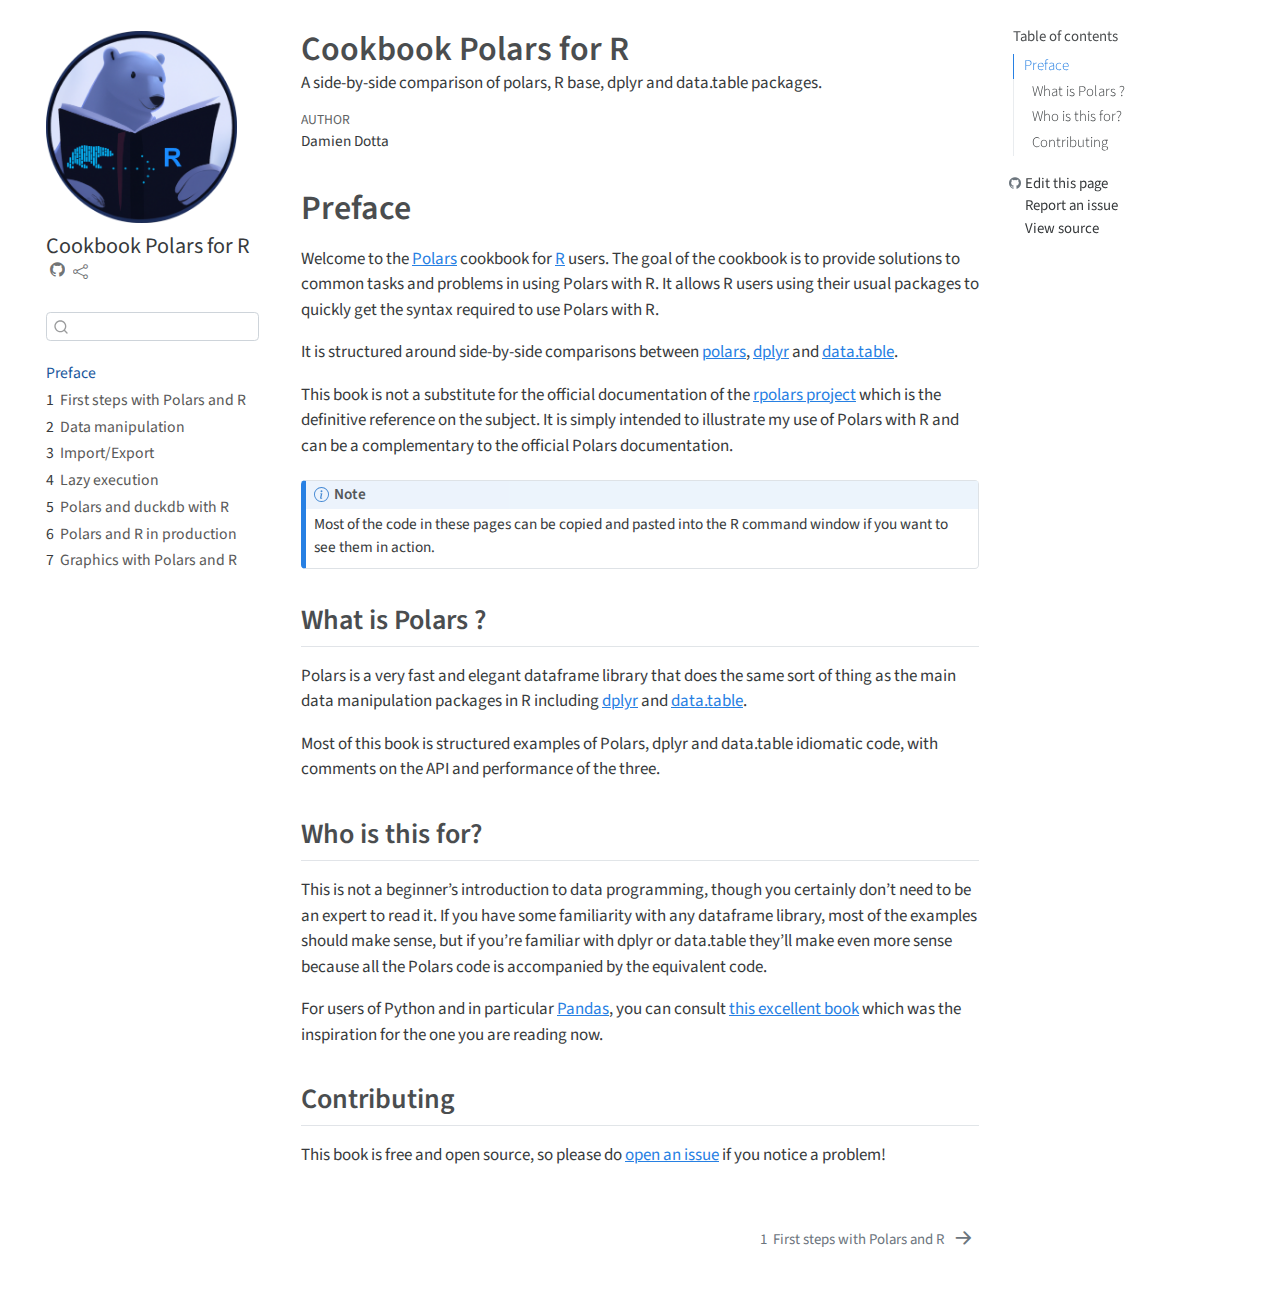
==== index.html @ f3366e04 "Built site for gh-pages" ====
<!DOCTYPE html>
<html xmlns="http://www.w3.org/1999/xhtml" lang="en" xml:lang="en"><head>

<meta charset="utf-8">
<meta name="generator" content="quarto-1.3.361">

<meta name="viewport" content="width=device-width, initial-scale=1.0, user-scalable=yes">

<meta name="author" content="Damien Dotta">
<meta name="description" content="A side-by-side comparison of polars, R base, dplyr and data.table packages.">

<title>Cookbook Polars for R</title>
<style>
code{white-space: pre-wrap;}
span.smallcaps{font-variant: small-caps;}
div.columns{display: flex; gap: min(4vw, 1.5em);}
div.column{flex: auto; overflow-x: auto;}
div.hanging-indent{margin-left: 1.5em; text-indent: -1.5em;}
ul.task-list{list-style: none;}
ul.task-list li input[type="checkbox"] {
  width: 0.8em;
  margin: 0 0.8em 0.2em -1em; /* quarto-specific, see https://github.com/quarto-dev/quarto-cli/issues/4556 */ 
  vertical-align: middle;
}
</style>


<script src="site_libs/quarto-nav/quarto-nav.js"></script>
<script src="site_libs/quarto-nav/headroom.min.js"></script>
<script src="site_libs/clipboard/clipboard.min.js"></script>
<script src="site_libs/quarto-search/autocomplete.umd.js"></script>
<script src="site_libs/quarto-search/fuse.min.js"></script>
<script src="site_libs/quarto-search/quarto-search.js"></script>
<meta name="quarto:offset" content="./">
<link href="./first_steps.html" rel="next">
<link href="./logo_cookbook_rpolars.png" rel="icon" type="image/png">
<script src="site_libs/quarto-html/quarto.js"></script>
<script src="site_libs/quarto-html/popper.min.js"></script>
<script src="site_libs/quarto-html/tippy.umd.min.js"></script>
<script src="site_libs/quarto-html/anchor.min.js"></script>
<link href="site_libs/quarto-html/tippy.css" rel="stylesheet">
<link href="site_libs/quarto-html/quarto-syntax-highlighting.css" rel="stylesheet" id="quarto-text-highlighting-styles">
<script src="site_libs/bootstrap/bootstrap.min.js"></script>
<link href="site_libs/bootstrap/bootstrap-icons.css" rel="stylesheet">
<link href="site_libs/bootstrap/bootstrap.min.css" rel="stylesheet" id="quarto-bootstrap" data-mode="light">
<script id="quarto-search-options" type="application/json">{
  "location": "sidebar",
  "copy-button": false,
  "collapse-after": 3,
  "panel-placement": "start",
  "type": "textbox",
  "limit": 20,
  "language": {
    "search-no-results-text": "No results",
    "search-matching-documents-text": "matching documents",
    "search-copy-link-title": "Copy link to search",
    "search-hide-matches-text": "Hide additional matches",
    "search-more-match-text": "more match in this document",
    "search-more-matches-text": "more matches in this document",
    "search-clear-button-title": "Clear",
    "search-detached-cancel-button-title": "Cancel",
    "search-submit-button-title": "Submit",
    "search-label": "Search"
  }
}</script>


<link rel="stylesheet" href="custom.css">
</head>

<body class="nav-sidebar floating">

<div id="quarto-search-results"></div>
  <header id="quarto-header" class="headroom fixed-top">
  <nav class="quarto-secondary-nav">
    <div class="container-fluid d-flex">
      <button type="button" class="quarto-btn-toggle btn" data-bs-toggle="collapse" data-bs-target="#quarto-sidebar,#quarto-sidebar-glass" aria-controls="quarto-sidebar" aria-expanded="false" aria-label="Toggle sidebar navigation" onclick="if (window.quartoToggleHeadroom) { window.quartoToggleHeadroom(); }">
        <i class="bi bi-layout-text-sidebar-reverse"></i>
      </button>
      <nav class="quarto-page-breadcrumbs" aria-label="breadcrumb"><ol class="breadcrumb"><li class="breadcrumb-item"><a href="./index.html">Preface</a></li></ol></nav>
      <a class="flex-grow-1" role="button" data-bs-toggle="collapse" data-bs-target="#quarto-sidebar,#quarto-sidebar-glass" aria-controls="quarto-sidebar" aria-expanded="false" aria-label="Toggle sidebar navigation" onclick="if (window.quartoToggleHeadroom) { window.quartoToggleHeadroom(); }">      
      </a>
      <button type="button" class="btn quarto-search-button" aria-label="" onclick="window.quartoOpenSearch();">
        <i class="bi bi-search"></i>
      </button>
    </div>
  </nav>
</header>
<!-- content -->
<div id="quarto-content" class="quarto-container page-columns page-rows-contents page-layout-article">
<!-- sidebar -->
  <nav id="quarto-sidebar" class="sidebar collapse collapse-horizontal sidebar-navigation floating overflow-auto">
    <div class="pt-lg-2 mt-2 text-left sidebar-header sidebar-header-stacked">
      <a href="./index.html" class="sidebar-logo-link">
      <img src="./logo_cookbook_rpolars.png" alt="" class="sidebar-logo py-0 d-lg-inline d-none">
      </a>
    <div class="sidebar-title mb-0 py-0">
      <a href="./">Cookbook Polars for R</a> 
        <div class="sidebar-tools-main">
    <a href="https://github.com/ddotta/cookbook-rpolars/tree/main/book/" title="Source Code" class="quarto-navigation-tool px-1" aria-label="Source Code"><i class="bi bi-github"></i></a>
    <div class="dropdown">
      <a href="" title="Share" id="quarto-navigation-tool-dropdown-0" class="quarto-navigation-tool dropdown-toggle px-1" data-bs-toggle="dropdown" aria-expanded="false" aria-label="Share"><i class="bi bi-share"></i></a>
      <ul class="dropdown-menu" aria-labelledby="quarto-navigation-tool-dropdown-0">
          <li>
            <a class="dropdown-item sidebar-tools-main-item" href="https://twitter.com/intent/tweet?url=|url|">
              <i class="bi bi-bi-twitter pe-1"></i>
            Twitter
            </a>
          </li>
          <li>
            <a class="dropdown-item sidebar-tools-main-item" href="https://www.linkedin.com/sharing/share-offsite/?url=|url|">
              <i class="bi bi-bi-linkedin pe-1"></i>
            LinkedIn
            </a>
          </li>
      </ul>
    </div>
</div>
    </div>
      </div>
        <div class="mt-2 flex-shrink-0 align-items-center">
        <div class="sidebar-search">
        <div id="quarto-search" class="" title="Search"></div>
        </div>
        </div>
    <div class="sidebar-menu-container"> 
    <ul class="list-unstyled mt-1">
        <li class="sidebar-item">
  <div class="sidebar-item-container"> 
  <a href="./index.html" class="sidebar-item-text sidebar-link active">
 <span class="menu-text">Preface</span></a>
  </div>
</li>
        <li class="sidebar-item">
  <div class="sidebar-item-container"> 
  <a href="./first_steps.html" class="sidebar-item-text sidebar-link">
 <span class="menu-text"><span class="chapter-number">1</span>&nbsp; <span class="chapter-title">First steps with Polars and R</span></span></a>
  </div>
</li>
        <li class="sidebar-item">
  <div class="sidebar-item-container"> 
  <a href="./data_manipulation.html" class="sidebar-item-text sidebar-link">
 <span class="menu-text"><span class="chapter-number">2</span>&nbsp; <span class="chapter-title">Data manipulation</span></span></a>
  </div>
</li>
        <li class="sidebar-item">
  <div class="sidebar-item-container"> 
  <a href="./import_export.html" class="sidebar-item-text sidebar-link">
 <span class="menu-text"><span class="chapter-number">3</span>&nbsp; <span class="chapter-title">Import/Export</span></span></a>
  </div>
</li>
        <li class="sidebar-item">
  <div class="sidebar-item-container"> 
  <a href="./lazy_execution.html" class="sidebar-item-text sidebar-link">
 <span class="menu-text"><span class="chapter-number">4</span>&nbsp; <span class="chapter-title">Lazy execution</span></span></a>
  </div>
</li>
        <li class="sidebar-item">
  <div class="sidebar-item-container"> 
  <a href="./duckdb.html" class="sidebar-item-text sidebar-link">
 <span class="menu-text"><span class="chapter-number">5</span>&nbsp; <span class="chapter-title">Polars and duckdb with R</span></span></a>
  </div>
</li>
        <li class="sidebar-item">
  <div class="sidebar-item-container"> 
  <a href="./production.html" class="sidebar-item-text sidebar-link">
 <span class="menu-text"><span class="chapter-number">6</span>&nbsp; <span class="chapter-title">Polars and R in production</span></span></a>
  </div>
</li>
        <li class="sidebar-item">
  <div class="sidebar-item-container"> 
  <a href="./graphics.html" class="sidebar-item-text sidebar-link">
 <span class="menu-text"><span class="chapter-number">7</span>&nbsp; <span class="chapter-title">Graphics with Polars and R</span></span></a>
  </div>
</li>
    </ul>
    </div>
</nav>
<div id="quarto-sidebar-glass" data-bs-toggle="collapse" data-bs-target="#quarto-sidebar,#quarto-sidebar-glass"></div>
<!-- margin-sidebar -->
    <div id="quarto-margin-sidebar" class="sidebar margin-sidebar">
        <nav id="TOC" role="doc-toc" class="toc-active">
    <h2 id="toc-title">Table of contents</h2>
   
  <ul>
  <li><a href="#preface" id="toc-preface" class="nav-link active" data-scroll-target="#preface">Preface</a>
  <ul class="collapse">
  <li><a href="#what-is-polars" id="toc-what-is-polars" class="nav-link" data-scroll-target="#what-is-polars">What is Polars ?</a></li>
  <li><a href="#who-is-this-for" id="toc-who-is-this-for" class="nav-link" data-scroll-target="#who-is-this-for">Who is this for?</a></li>
  <li><a href="#contributing" id="toc-contributing" class="nav-link" data-scroll-target="#contributing">Contributing</a></li>
  </ul></li>
  </ul>
<div class="toc-actions"><div><i class="bi bi-github"></i></div><div class="action-links"><p><a href="https://github.com/ddotta/cookbook-rpolars/edit/main/book/index.qmd" class="toc-action">Edit this page</a></p><p><a href="https://github.com/ddotta/cookbook-rpolars/issues/new" class="toc-action">Report an issue</a></p><p><a href="https://github.com/ddotta/cookbook-rpolars/blob/main/book/index.qmd" class="toc-action">View source</a></p></div></div></nav>
    </div>
<!-- main -->
<main class="content" id="quarto-document-content">

<header id="title-block-header" class="quarto-title-block default">
<div class="quarto-title">
<h1 class="title">Cookbook Polars for R</h1>
</div>

<div>
  <div class="description">
    A side-by-side comparison of polars, R base, dplyr and data.table packages.
  </div>
</div>


<div class="quarto-title-meta">

    <div>
    <div class="quarto-title-meta-heading">Author</div>
    <div class="quarto-title-meta-contents">
             <p>Damien Dotta </p>
          </div>
  </div>
    
  
    
  </div>
  

</header>

<section id="preface" class="level1 unnumbered">
<h1 class="unnumbered">Preface</h1>
<p>Welcome to the <a href="https://www.pola.rs/">Polars</a> cookbook for <a href="https://www.r-project.org/">R</a> users. The goal of the cookbook is to provide solutions to common tasks and problems in using Polars with R. It allows R users using their usual packages to quickly get the syntax required to use Polars with R.</p>
<p>It is structured around side-by-side comparisons between <a href="https://rpolars.github.io/">polars</a>, <a href="https://dplyr.tidyverse.org/">dplyr</a> and <a href="https://rdatatable.gitlab.io/data.table/">data.table</a>.</p>
<p>This book is not a substitute for the official documentation of the <a href="https://rpolars.github.io/">rpolars project</a> which is the definitive reference on the subject. It is simply intended to illustrate my use of Polars with R and can be a complementary to the official Polars documentation.</p>
<div class="callout callout-style-default callout-note callout-titled">
<div class="callout-header d-flex align-content-center">
<div class="callout-icon-container">
<i class="callout-icon"></i>
</div>
<div class="callout-title-container flex-fill">
Note
</div>
</div>
<div class="callout-body-container callout-body">
<p>Most of the code in these pages can be copied and pasted into the R command window if you want to see them in action.</p>
</div>
</div>
<section id="what-is-polars" class="level2">
<h2 class="anchored" data-anchor-id="what-is-polars">What is Polars ?</h2>
<p>Polars is a very fast and elegant dataframe library that does the same sort of thing as the main data manipulation packages in R including <a href="https://dplyr.tidyverse.org/">dplyr</a> and <a href="https://rdatatable.gitlab.io/data.table/">data.table</a>.</p>
<p>Most of this book is structured examples of Polars, dplyr and data.table idiomatic code, with comments on the API and performance of the three.</p>
</section>
<section id="who-is-this-for" class="level2">
<h2 class="anchored" data-anchor-id="who-is-this-for">Who is this for?</h2>
<p>This is not a beginner’s introduction to data programming, though you certainly don’t need to be an expert to read it. If you have some familiarity with any dataframe library, most of the examples should make sense, but if you’re familiar with dplyr or data.table they’ll make even more sense because all the Polars code is accompanied by the equivalent code.</p>
<p>For users of Python and in particular <a href="https://pandas.pydata.org/">Pandas</a>, you can consult <a href="https://kevinheavey.github.io/modern-polars/">this excellent book</a> which was the inspiration for the one you are reading now.</p>
</section>
<section id="contributing" class="level2">
<h2 class="anchored" data-anchor-id="contributing">Contributing</h2>
<p>This book is free and open source, so please do <a href="https://github.com/ddotta/cookbook-rpolars/issues/new">open an issue</a> if you notice a problem!</p>


</section>
</section>

</main> <!-- /main -->
<script id="quarto-html-after-body" type="application/javascript">
window.document.addEventListener("DOMContentLoaded", function (event) {
  const toggleBodyColorMode = (bsSheetEl) => {
    const mode = bsSheetEl.getAttribute("data-mode");
    const bodyEl = window.document.querySelector("body");
    if (mode === "dark") {
      bodyEl.classList.add("quarto-dark");
      bodyEl.classList.remove("quarto-light");
    } else {
      bodyEl.classList.add("quarto-light");
      bodyEl.classList.remove("quarto-dark");
    }
  }
  const toggleBodyColorPrimary = () => {
    const bsSheetEl = window.document.querySelector("link#quarto-bootstrap");
    if (bsSheetEl) {
      toggleBodyColorMode(bsSheetEl);
    }
  }
  toggleBodyColorPrimary();  
  const icon = "";
  const anchorJS = new window.AnchorJS();
  anchorJS.options = {
    placement: 'right',
    icon: icon
  };
  anchorJS.add('.anchored');
  const isCodeAnnotation = (el) => {
    for (const clz of el.classList) {
      if (clz.startsWith('code-annotation-')) {                     
        return true;
      }
    }
    return false;
  }
  const clipboard = new window.ClipboardJS('.code-copy-button', {
    text: function(trigger) {
      const codeEl = trigger.previousElementSibling.cloneNode(true);
      for (const childEl of codeEl.children) {
        if (isCodeAnnotation(childEl)) {
          childEl.remove();
        }
      }
      return codeEl.innerText;
    }
  });
  clipboard.on('success', function(e) {
    // button target
    const button = e.trigger;
    // don't keep focus
    button.blur();
    // flash "checked"
    button.classList.add('code-copy-button-checked');
    var currentTitle = button.getAttribute("title");
    button.setAttribute("title", "Copied!");
    let tooltip;
    if (window.bootstrap) {
      button.setAttribute("data-bs-toggle", "tooltip");
      button.setAttribute("data-bs-placement", "left");
      button.setAttribute("data-bs-title", "Copied!");
      tooltip = new bootstrap.Tooltip(button, 
        { trigger: "manual", 
          customClass: "code-copy-button-tooltip",
          offset: [0, -8]});
      tooltip.show();    
    }
    setTimeout(function() {
      if (tooltip) {
        tooltip.hide();
        button.removeAttribute("data-bs-title");
        button.removeAttribute("data-bs-toggle");
        button.removeAttribute("data-bs-placement");
      }
      button.setAttribute("title", currentTitle);
      button.classList.remove('code-copy-button-checked');
    }, 1000);
    // clear code selection
    e.clearSelection();
  });
  function tippyHover(el, contentFn) {
    const config = {
      allowHTML: true,
      content: contentFn,
      maxWidth: 500,
      delay: 100,
      arrow: false,
      appendTo: function(el) {
          return el.parentElement;
      },
      interactive: true,
      interactiveBorder: 10,
      theme: 'quarto',
      placement: 'bottom-start'
    };
    window.tippy(el, config); 
  }
  const noterefs = window.document.querySelectorAll('a[role="doc-noteref"]');
  for (var i=0; i<noterefs.length; i++) {
    const ref = noterefs[i];
    tippyHover(ref, function() {
      // use id or data attribute instead here
      let href = ref.getAttribute('data-footnote-href') || ref.getAttribute('href');
      try { href = new URL(href).hash; } catch {}
      const id = href.replace(/^#\/?/, "");
      const note = window.document.getElementById(id);
      return note.innerHTML;
    });
  }
      let selectedAnnoteEl;
      const selectorForAnnotation = ( cell, annotation) => {
        let cellAttr = 'data-code-cell="' + cell + '"';
        let lineAttr = 'data-code-annotation="' +  annotation + '"';
        const selector = 'span[' + cellAttr + '][' + lineAttr + ']';
        return selector;
      }
      const selectCodeLines = (annoteEl) => {
        const doc = window.document;
        const targetCell = annoteEl.getAttribute("data-target-cell");
        const targetAnnotation = annoteEl.getAttribute("data-target-annotation");
        const annoteSpan = window.document.querySelector(selectorForAnnotation(targetCell, targetAnnotation));
        const lines = annoteSpan.getAttribute("data-code-lines").split(",");
        const lineIds = lines.map((line) => {
          return targetCell + "-" + line;
        })
        let top = null;
        let height = null;
        let parent = null;
        if (lineIds.length > 0) {
            //compute the position of the single el (top and bottom and make a div)
            const el = window.document.getElementById(lineIds[0]);
            top = el.offsetTop;
            height = el.offsetHeight;
            parent = el.parentElement.parentElement;
          if (lineIds.length > 1) {
            const lastEl = window.document.getElementById(lineIds[lineIds.length - 1]);
            const bottom = lastEl.offsetTop + lastEl.offsetHeight;
            height = bottom - top;
          }
          if (top !== null && height !== null && parent !== null) {
            // cook up a div (if necessary) and position it 
            let div = window.document.getElementById("code-annotation-line-highlight");
            if (div === null) {
              div = window.document.createElement("div");
              div.setAttribute("id", "code-annotation-line-highlight");
              div.style.position = 'absolute';
              parent.appendChild(div);
            }
            div.style.top = top - 2 + "px";
            div.style.height = height + 4 + "px";
            let gutterDiv = window.document.getElementById("code-annotation-line-highlight-gutter");
            if (gutterDiv === null) {
              gutterDiv = window.document.createElement("div");
              gutterDiv.setAttribute("id", "code-annotation-line-highlight-gutter");
              gutterDiv.style.position = 'absolute';
              const codeCell = window.document.getElementById(targetCell);
              const gutter = codeCell.querySelector('.code-annotation-gutter');
              gutter.appendChild(gutterDiv);
            }
            gutterDiv.style.top = top - 2 + "px";
            gutterDiv.style.height = height + 4 + "px";
          }
          selectedAnnoteEl = annoteEl;
        }
      };
      const unselectCodeLines = () => {
        const elementsIds = ["code-annotation-line-highlight", "code-annotation-line-highlight-gutter"];
        elementsIds.forEach((elId) => {
          const div = window.document.getElementById(elId);
          if (div) {
            div.remove();
          }
        });
        selectedAnnoteEl = undefined;
      };
      // Attach click handler to the DT
      const annoteDls = window.document.querySelectorAll('dt[data-target-cell]');
      for (const annoteDlNode of annoteDls) {
        annoteDlNode.addEventListener('click', (event) => {
          const clickedEl = event.target;
          if (clickedEl !== selectedAnnoteEl) {
            unselectCodeLines();
            const activeEl = window.document.querySelector('dt[data-target-cell].code-annotation-active');
            if (activeEl) {
              activeEl.classList.remove('code-annotation-active');
            }
            selectCodeLines(clickedEl);
            clickedEl.classList.add('code-annotation-active');
          } else {
            // Unselect the line
            unselectCodeLines();
            clickedEl.classList.remove('code-annotation-active');
          }
        });
      }
  const findCites = (el) => {
    const parentEl = el.parentElement;
    if (parentEl) {
      const cites = parentEl.dataset.cites;
      if (cites) {
        return {
          el,
          cites: cites.split(' ')
        };
      } else {
        return findCites(el.parentElement)
      }
    } else {
      return undefined;
    }
  };
  var bibliorefs = window.document.querySelectorAll('a[role="doc-biblioref"]');
  for (var i=0; i<bibliorefs.length; i++) {
    const ref = bibliorefs[i];
    const citeInfo = findCites(ref);
    if (citeInfo) {
      tippyHover(citeInfo.el, function() {
        var popup = window.document.createElement('div');
        citeInfo.cites.forEach(function(cite) {
          var citeDiv = window.document.createElement('div');
          citeDiv.classList.add('hanging-indent');
          citeDiv.classList.add('csl-entry');
          var biblioDiv = window.document.getElementById('ref-' + cite);
          if (biblioDiv) {
            citeDiv.innerHTML = biblioDiv.innerHTML;
          }
          popup.appendChild(citeDiv);
        });
        return popup.innerHTML;
      });
    }
  }
});
</script>
<nav class="page-navigation">
  <div class="nav-page nav-page-previous">
  </div>
  <div class="nav-page nav-page-next">
      <a href="./first_steps.html" class="pagination-link">
        <span class="nav-page-text"><span class="chapter-number">1</span>&nbsp; <span class="chapter-title">First steps with Polars and R</span></span> <i class="bi bi-arrow-right-short"></i>
      </a>
  </div>
</nav>
</div> <!-- /content -->



</body></html>
---- site_libs/quarto-html/tippy.css ----
.tippy-box[data-animation=fade][data-state=hidden]{opacity:0}[data-tippy-root]{max-width:calc(100vw - 10px)}.tippy-box{position:relative;background-color:#333;color:#fff;border-radius:4px;font-size:14px;line-height:1.4;white-space:normal;outline:0;transition-property:transform,visibility,opacity}.tippy-box[data-placement^=top]>.tippy-arrow{bottom:0}.tippy-box[data-placement^=top]>.tippy-arrow:before{bottom:-7px;left:0;border-width:8px 8px 0;border-top-color:initial;transform-origin:center top}.tippy-box[data-placement^=bottom]>.tippy-arrow{top:0}.tippy-box[data-placement^=bottom]>.tippy-arrow:before{top:-7px;left:0;border-width:0 8px 8px;border-bottom-color:initial;transform-origin:center bottom}.tippy-box[data-placement^=left]>.tippy-arrow{right:0}.tippy-box[data-placement^=left]>.tippy-arrow:before{border-width:8px 0 8px 8px;border-left-color:initial;right:-7px;transform-origin:center left}.tippy-box[data-placement^=right]>.tippy-arrow{left:0}.tippy-box[data-placement^=right]>.tippy-arrow:before{left:-7px;border-width:8px 8px 8px 0;border-right-color:initial;transform-origin:center right}.tippy-box[data-inertia][data-state=visible]{transition-timing-function:cubic-bezier(.54,1.5,.38,1.11)}.tippy-arrow{width:16px;height:16px;color:#333}.tippy-arrow:before{content:"";position:absolute;border-color:transparent;border-style:solid}.tippy-content{position:relative;padding:5px 9px;z-index:1}
---- site_libs/quarto-html/quarto-syntax-highlighting.css ----
/* quarto syntax highlight colors */
:root {
  --quarto-hl-ot-color: #003B4F;
  --quarto-hl-at-color: #657422;
  --quarto-hl-ss-color: #20794D;
  --quarto-hl-an-color: #5E5E5E;
  --quarto-hl-fu-color: #4758AB;
  --quarto-hl-st-color: #20794D;
  --quarto-hl-cf-color: #003B4F;
  --quarto-hl-op-color: #5E5E5E;
  --quarto-hl-er-color: #AD0000;
  --quarto-hl-bn-color: #AD0000;
  --quarto-hl-al-color: #AD0000;
  --quarto-hl-va-color: #111111;
  --quarto-hl-bu-color: inherit;
  --quarto-hl-ex-color: inherit;
  --quarto-hl-pp-color: #AD0000;
  --quarto-hl-in-color: #5E5E5E;
  --quarto-hl-vs-color: #20794D;
  --quarto-hl-wa-color: #5E5E5E;
  --quarto-hl-do-color: #5E5E5E;
  --quarto-hl-im-color: #00769E;
  --quarto-hl-ch-color: #20794D;
  --quarto-hl-dt-color: #AD0000;
  --quarto-hl-fl-color: #AD0000;
  --quarto-hl-co-color: #5E5E5E;
  --quarto-hl-cv-color: #5E5E5E;
  --quarto-hl-cn-color: #8f5902;
  --quarto-hl-sc-color: #5E5E5E;
  --quarto-hl-dv-color: #AD0000;
  --quarto-hl-kw-color: #003B4F;
}

/* other quarto variables */
:root {
  --quarto-font-monospace: SFMono-Regular, Menlo, Monaco, Consolas, "Liberation Mono", "Courier New", monospace;
}

pre > code.sourceCode > span {
  color: #003B4F;
}

code span {
  color: #003B4F;
}

code.sourceCode > span {
  color: #003B4F;
}

div.sourceCode,
div.sourceCode pre.sourceCode {
  color: #003B4F;
}

code span.ot {
  color: #003B4F;
  font-style: inherit;
}

code span.at {
  color: #657422;
  font-style: inherit;
}

code span.ss {
  color: #20794D;
  font-style: inherit;
}

code span.an {
  color: #5E5E5E;
  font-style: inherit;
}

code span.fu {
  color: #4758AB;
  font-style: inherit;
}

code span.st {
  color: #20794D;
  font-style: inherit;
}

code span.cf {
  color: #003B4F;
  font-style: inherit;
}

code span.op {
  color: #5E5E5E;
  font-style: inherit;
}

code span.er {
  color: #AD0000;
  font-style: inherit;
}

code span.bn {
  color: #AD0000;
  font-style: inherit;
}

code span.al {
  color: #AD0000;
  font-style: inherit;
}

code span.va {
  color: #111111;
  font-style: inherit;
}

code span.bu {
  font-style: inherit;
}

code span.ex {
  font-style: inherit;
}

code span.pp {
  color: #AD0000;
  font-style: inherit;
}

code span.in {
  color: #5E5E5E;
  font-style: inherit;
}

code span.vs {
  color: #20794D;
  font-style: inherit;
}

code span.wa {
  color: #5E5E5E;
  font-style: italic;
}

code span.do {
  color: #5E5E5E;
  font-style: italic;
}

code span.im {
  color: #00769E;
  font-style: inherit;
}

code span.ch {
  color: #20794D;
  font-style: inherit;
}

code span.dt {
  color: #AD0000;
  font-style: inherit;
}

code span.fl {
  color: #AD0000;
  font-style: inherit;
}

code span.co {
  color: #5E5E5E;
  font-style: inherit;
}

code span.cv {
  color: #5E5E5E;
  font-style: italic;
}

code span.cn {
  color: #8f5902;
  font-style: inherit;
}

code span.sc {
  color: #5E5E5E;
  font-style: inherit;
}

code span.dv {
  color: #AD0000;
  font-style: inherit;
}

code span.kw {
  color: #003B4F;
  font-style: inherit;
}

.prevent-inlining {
  content: "</";
}

/*# sourceMappingURL=debc5d5d77c3f9108843748ff7464032.css.map */
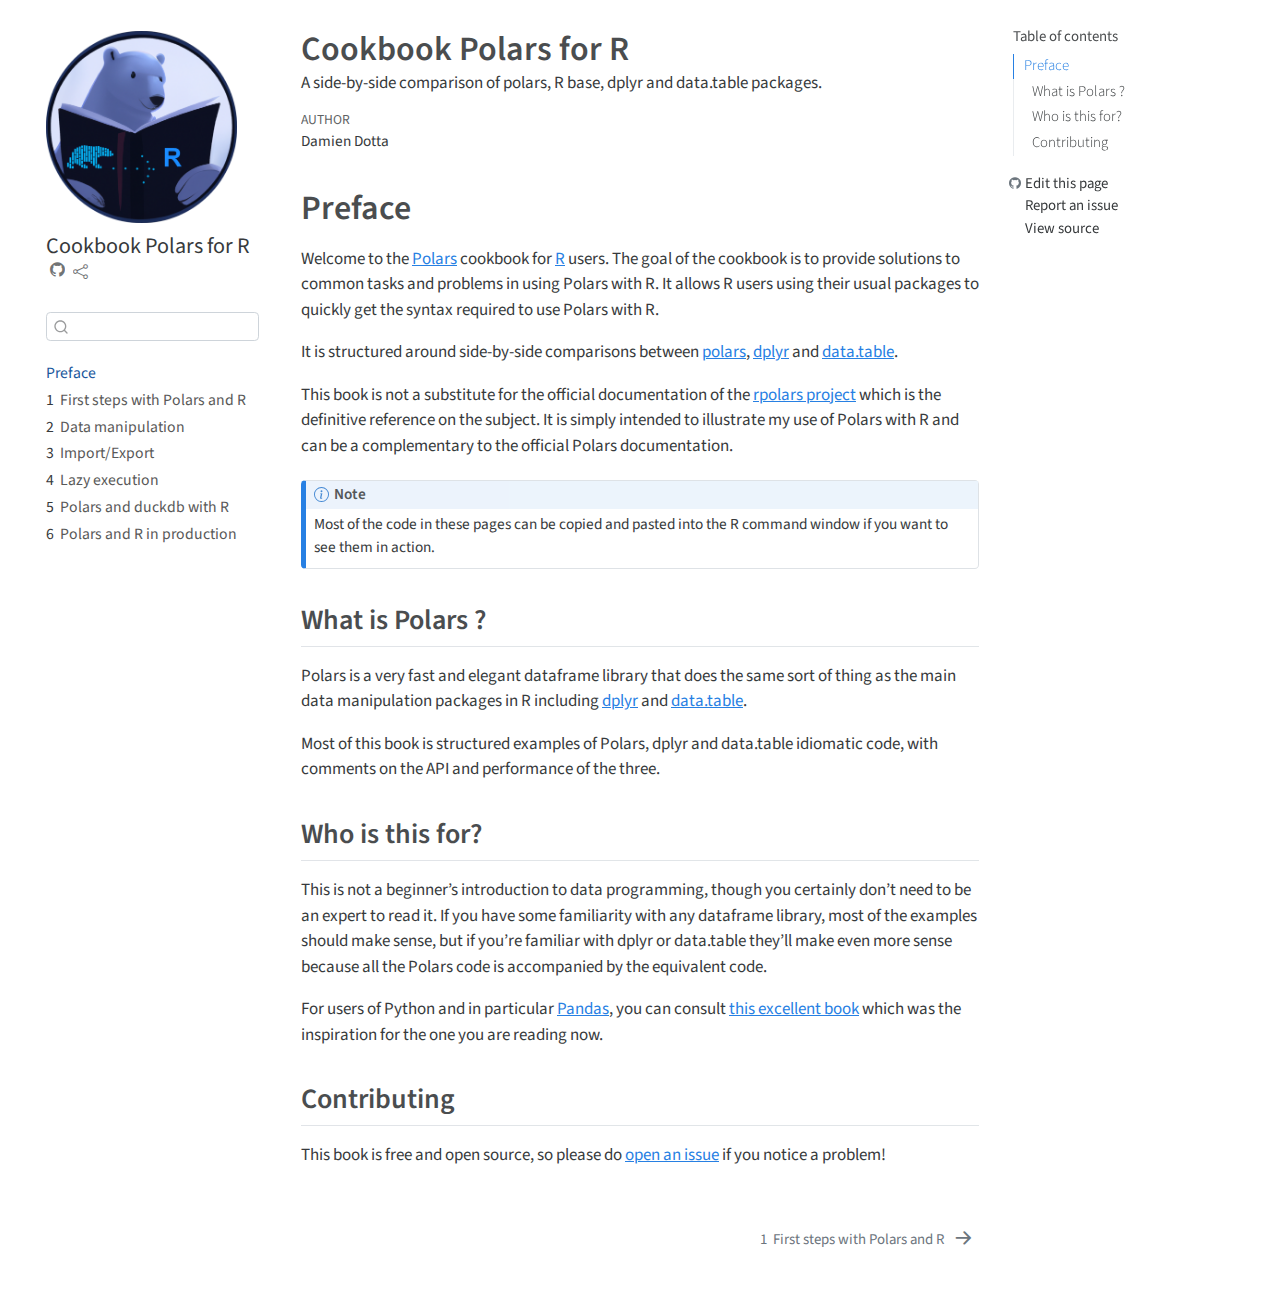
==== commit 2410c739: "Built site for gh-pages" ====
--- a/index.html
+++ b/index.html
@@ -165,12 +165,6 @@
   <div class="sidebar-item-container"> 
   <a href="./production.html" class="sidebar-item-text sidebar-link">
  <span class="menu-text"><span class="chapter-number">6</span>&nbsp; <span class="chapter-title">Polars and R in production</span></span></a>
-  </div>
-</li>
-        <li class="sidebar-item">
-  <div class="sidebar-item-container"> 
-  <a href="./graphics.html" class="sidebar-item-text sidebar-link">
- <span class="menu-text"><span class="chapter-number">7</span>&nbsp; <span class="chapter-title">Graphics with Polars and R</span></span></a>
   </div>
 </li>
     </ul>
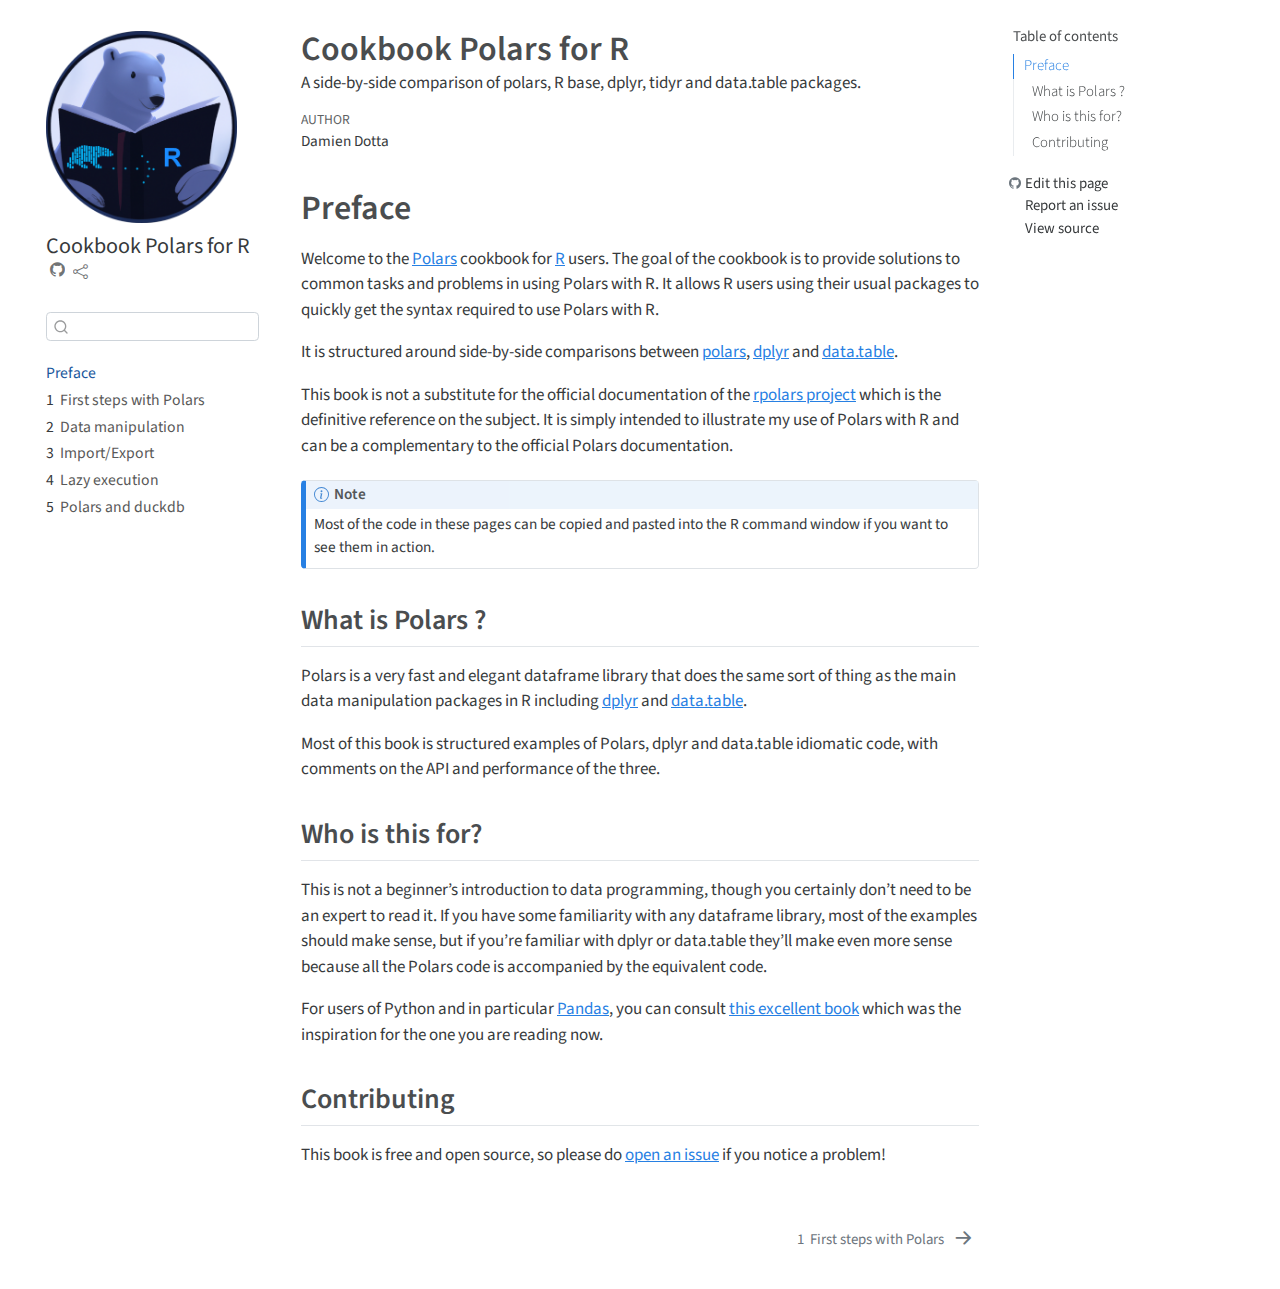
==== commit e5e43758: "Built site for gh-pages" ====
--- a/index.html
+++ b/index.html
@@ -7,7 +7,7 @@
 <meta name="viewport" content="width=device-width, initial-scale=1.0, user-scalable=yes">
 
 <meta name="author" content="Damien Dotta">
-<meta name="description" content="A side-by-side comparison of polars, R base, dplyr and data.table packages.">
+<meta name="description" content="A side-by-side comparison of polars, R base, dplyr, tidyr and data.table packages.">
 
 <title>Cookbook Polars for R</title>
 <style>
@@ -134,7 +134,7 @@
         <li class="sidebar-item">
   <div class="sidebar-item-container"> 
   <a href="./first_steps.html" class="sidebar-item-text sidebar-link">
- <span class="menu-text"><span class="chapter-number">1</span>&nbsp; <span class="chapter-title">First steps with Polars and R</span></span></a>
+ <span class="menu-text"><span class="chapter-number">1</span>&nbsp; <span class="chapter-title">First steps with Polars</span></span></a>
   </div>
 </li>
         <li class="sidebar-item">
@@ -158,13 +158,7 @@
         <li class="sidebar-item">
   <div class="sidebar-item-container"> 
   <a href="./duckdb.html" class="sidebar-item-text sidebar-link">
- <span class="menu-text"><span class="chapter-number">5</span>&nbsp; <span class="chapter-title">Polars and duckdb with R</span></span></a>
-  </div>
-</li>
-        <li class="sidebar-item">
-  <div class="sidebar-item-container"> 
-  <a href="./production.html" class="sidebar-item-text sidebar-link">
- <span class="menu-text"><span class="chapter-number">6</span>&nbsp; <span class="chapter-title">Polars and R in production</span></span></a>
+ <span class="menu-text"><span class="chapter-number">5</span>&nbsp; <span class="chapter-title">Polars and duckdb</span></span></a>
   </div>
 </li>
     </ul>
@@ -196,7 +190,7 @@
 
 <div>
   <div class="description">
-    A side-by-side comparison of polars, R base, dplyr and data.table packages.
+    A side-by-side comparison of polars, R base, dplyr, tidyr and data.table packages.
   </div>
 </div>
 
@@ -492,7 +486,7 @@
   </div>
   <div class="nav-page nav-page-next">
       <a href="./first_steps.html" class="pagination-link">
-        <span class="nav-page-text"><span class="chapter-number">1</span>&nbsp; <span class="chapter-title">First steps with Polars and R</span></span> <i class="bi bi-arrow-right-short"></i>
+        <span class="nav-page-text"><span class="chapter-number">1</span>&nbsp; <span class="chapter-title">First steps with Polars</span></span> <i class="bi bi-arrow-right-short"></i>
       </a>
   </div>
 </nav>
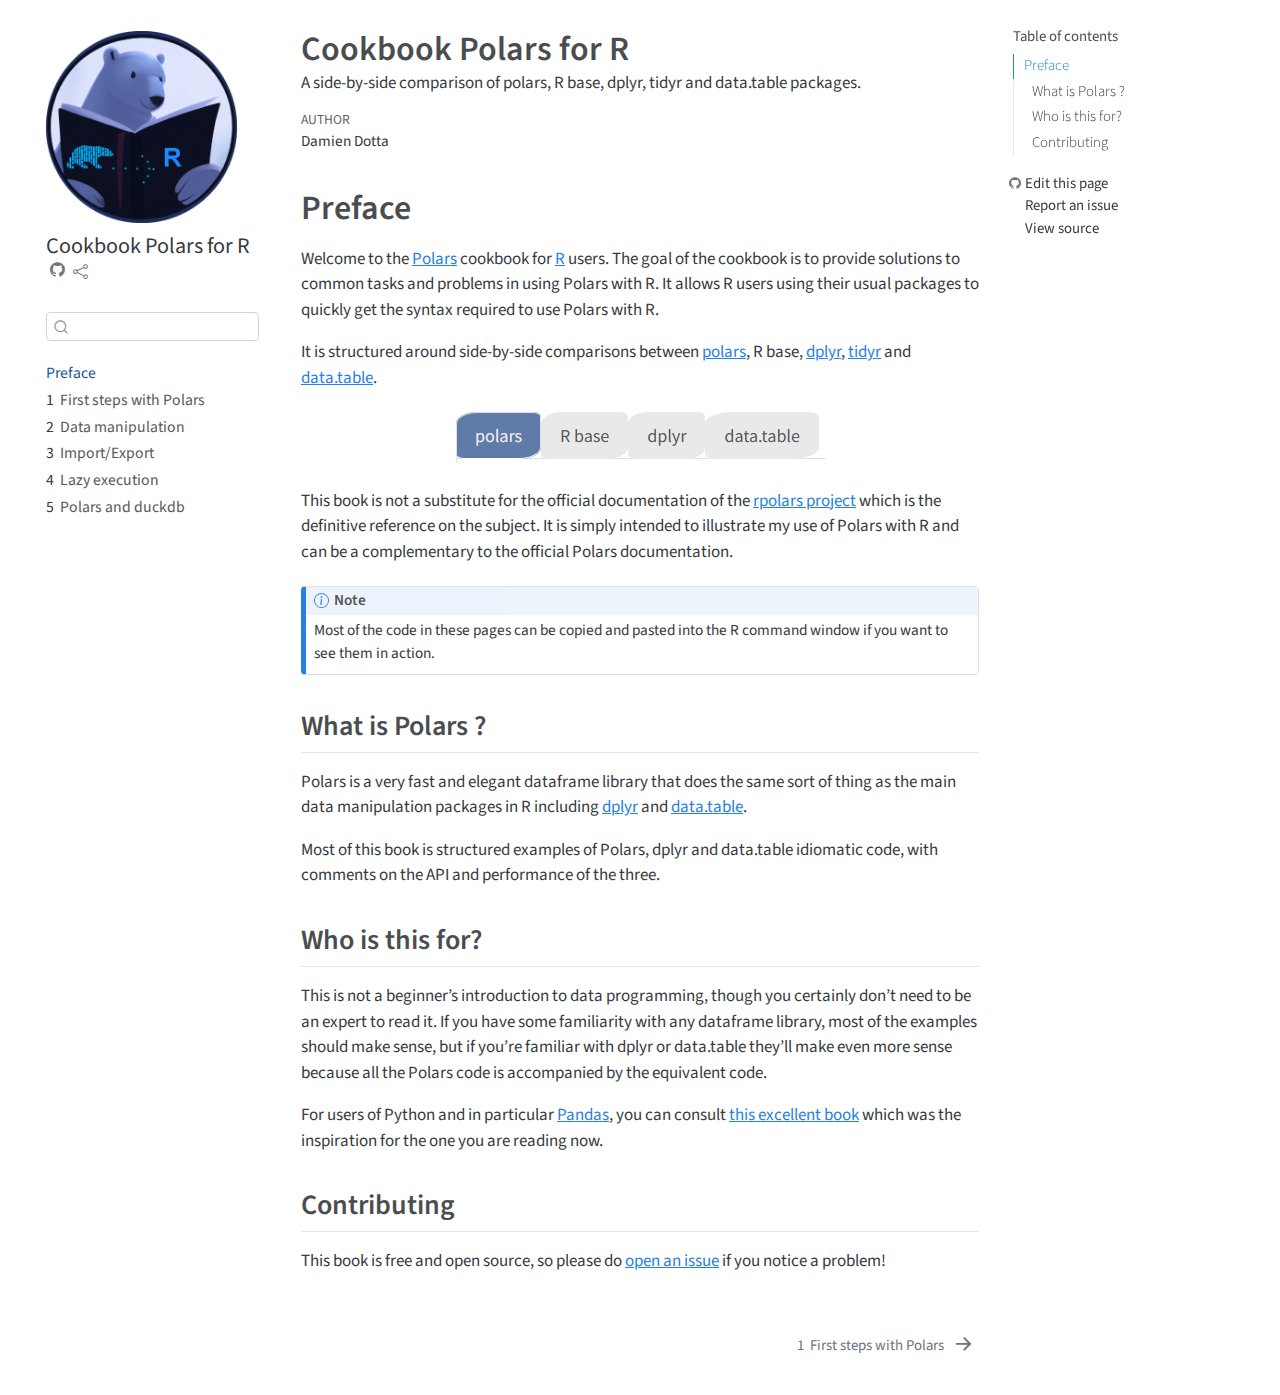
==== commit cfef326c: "Built site for gh-pages" ====
--- a/index.html
+++ b/index.html
@@ -214,7 +214,12 @@
 <section id="preface" class="level1 unnumbered">
 <h1 class="unnumbered">Preface</h1>
 <p>Welcome to the <a href="https://www.pola.rs/">Polars</a> cookbook for <a href="https://www.r-project.org/">R</a> users. The goal of the cookbook is to provide solutions to common tasks and problems in using Polars with R. It allows R users using their usual packages to quickly get the syntax required to use Polars with R.</p>
-<p>It is structured around side-by-side comparisons between <a href="https://rpolars.github.io/">polars</a>, <a href="https://dplyr.tidyverse.org/">dplyr</a> and <a href="https://rdatatable.gitlab.io/data.table/">data.table</a>.</p>
+<p>It is structured around side-by-side comparisons between <a href="https://rpolars.github.io/">polars</a>, R base, <a href="https://dplyr.tidyverse.org/">dplyr</a>, <a href="https://tidyr.tidyverse.org/">tidyr</a> and <a href="https://rdatatable.gitlab.io/data.table/">data.table</a>.</p>
+<div class="quarto-figure quarto-figure-center">
+<figure class="figure">
+<p><img src="content/images/navtabs-screenshot.png" class="img-fluid figure-img" alt="nav-tabs for navigating between different R syntaxes"></p>
+</figure>
+</div>
 <p>This book is not a substitute for the official documentation of the <a href="https://rpolars.github.io/">rpolars project</a> which is the definitive reference on the subject. It is simply intended to illustrate my use of Polars with R and can be a complementary to the official Polars documentation.</p>
 <div class="callout callout-style-default callout-note callout-titled">
 <div class="callout-header d-flex align-content-center">
--- a/custom.css
+++ b/custom.css
@@ -5,4 +5,22 @@
     vertical-align: middle;
     text-align: right;
 }
-tbody tr:hover {background: rgba(66, 165, 245, 0.2);}+tbody tr:hover {background: rgba(66, 165, 245, 0.2);}
+
+.nav-tabs .nav-item .nav-link {
+  background-color: #e9e9e9;
+  color: #585858;
+  border-radius: 25% 10%;
+}
+
+.nav-tabs .nav-item .nav-link.active {
+  background-color: #5f7ba7;
+  color: #f0eded;
+}
+
+.nav-tabs .nav-link:hover {
+   border-color: white;
+   border-width: 2px;
+   background-color: #5f7ba7;
+   color: #f0eded;
+} 
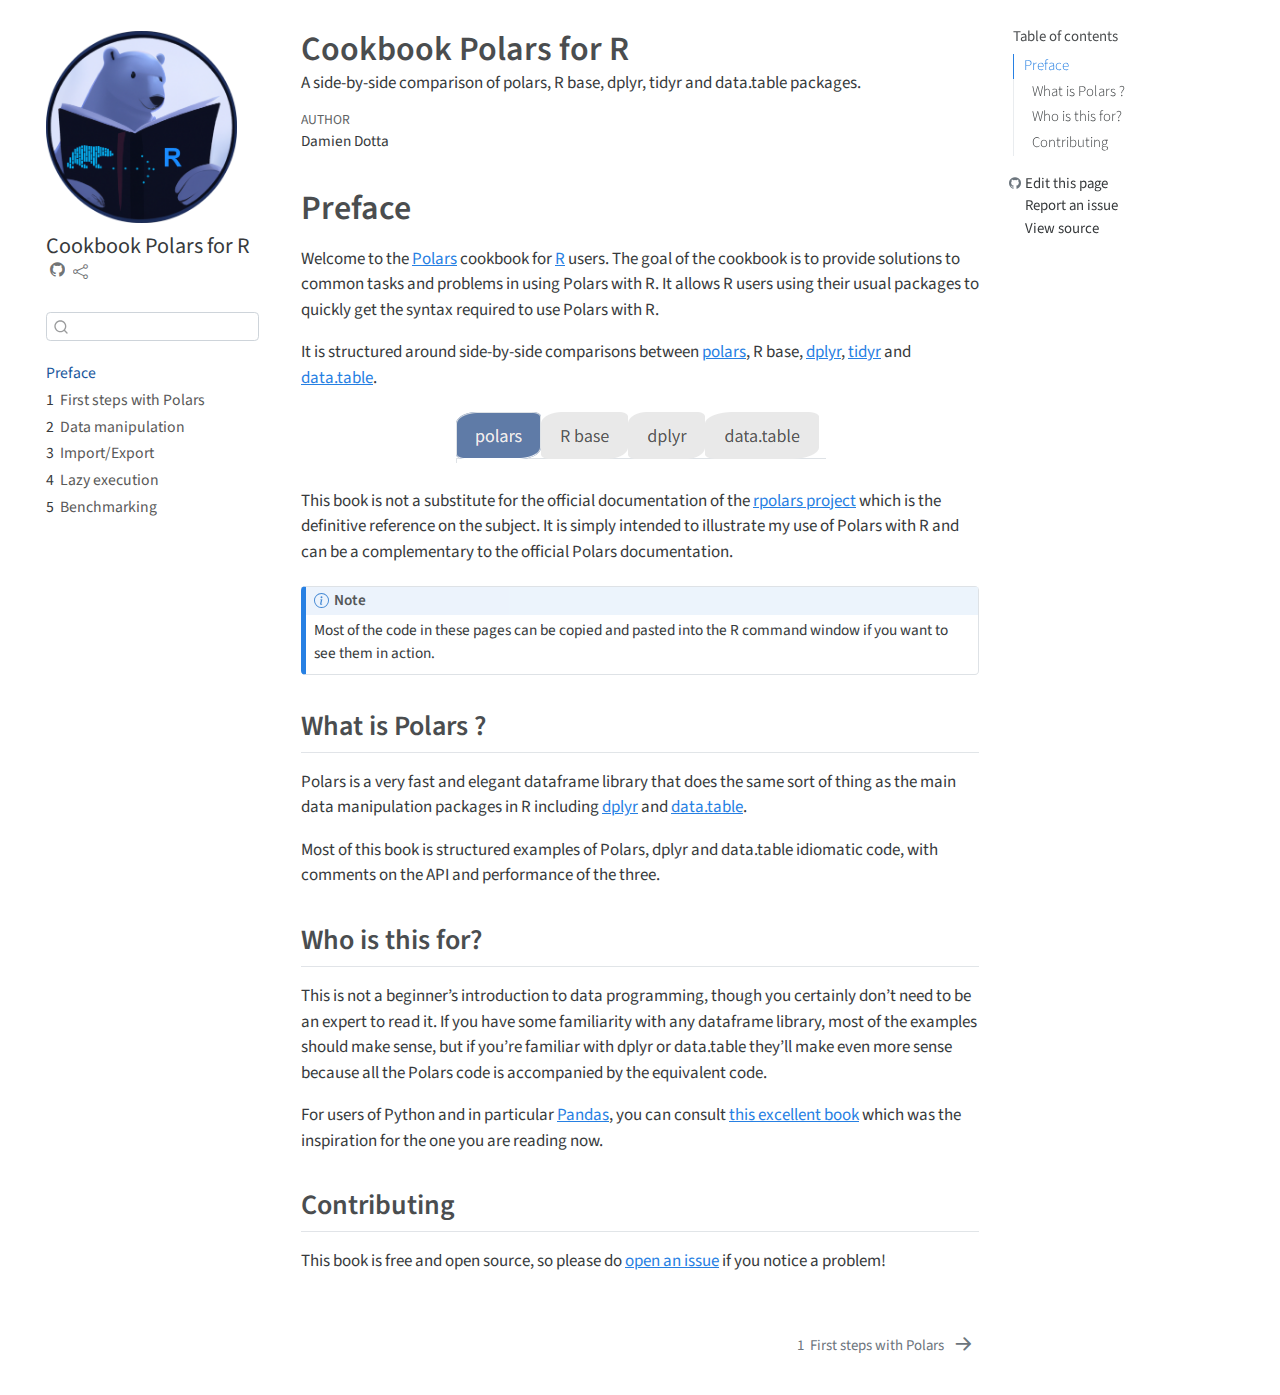
==== commit 02316a08: "Built site for gh-pages" ====
--- a/index.html
+++ b/index.html
@@ -157,8 +157,8 @@
 </li>
         <li class="sidebar-item">
   <div class="sidebar-item-container"> 
-  <a href="./duckdb.html" class="sidebar-item-text sidebar-link">
- <span class="menu-text"><span class="chapter-number">5</span>&nbsp; <span class="chapter-title">Polars and duckdb</span></span></a>
+  <a href="./benchmarking.html" class="sidebar-item-text sidebar-link">
+ <span class="menu-text"><span class="chapter-number">5</span>&nbsp; <span class="chapter-title">Benchmarking</span></span></a>
   </div>
 </li>
     </ul>
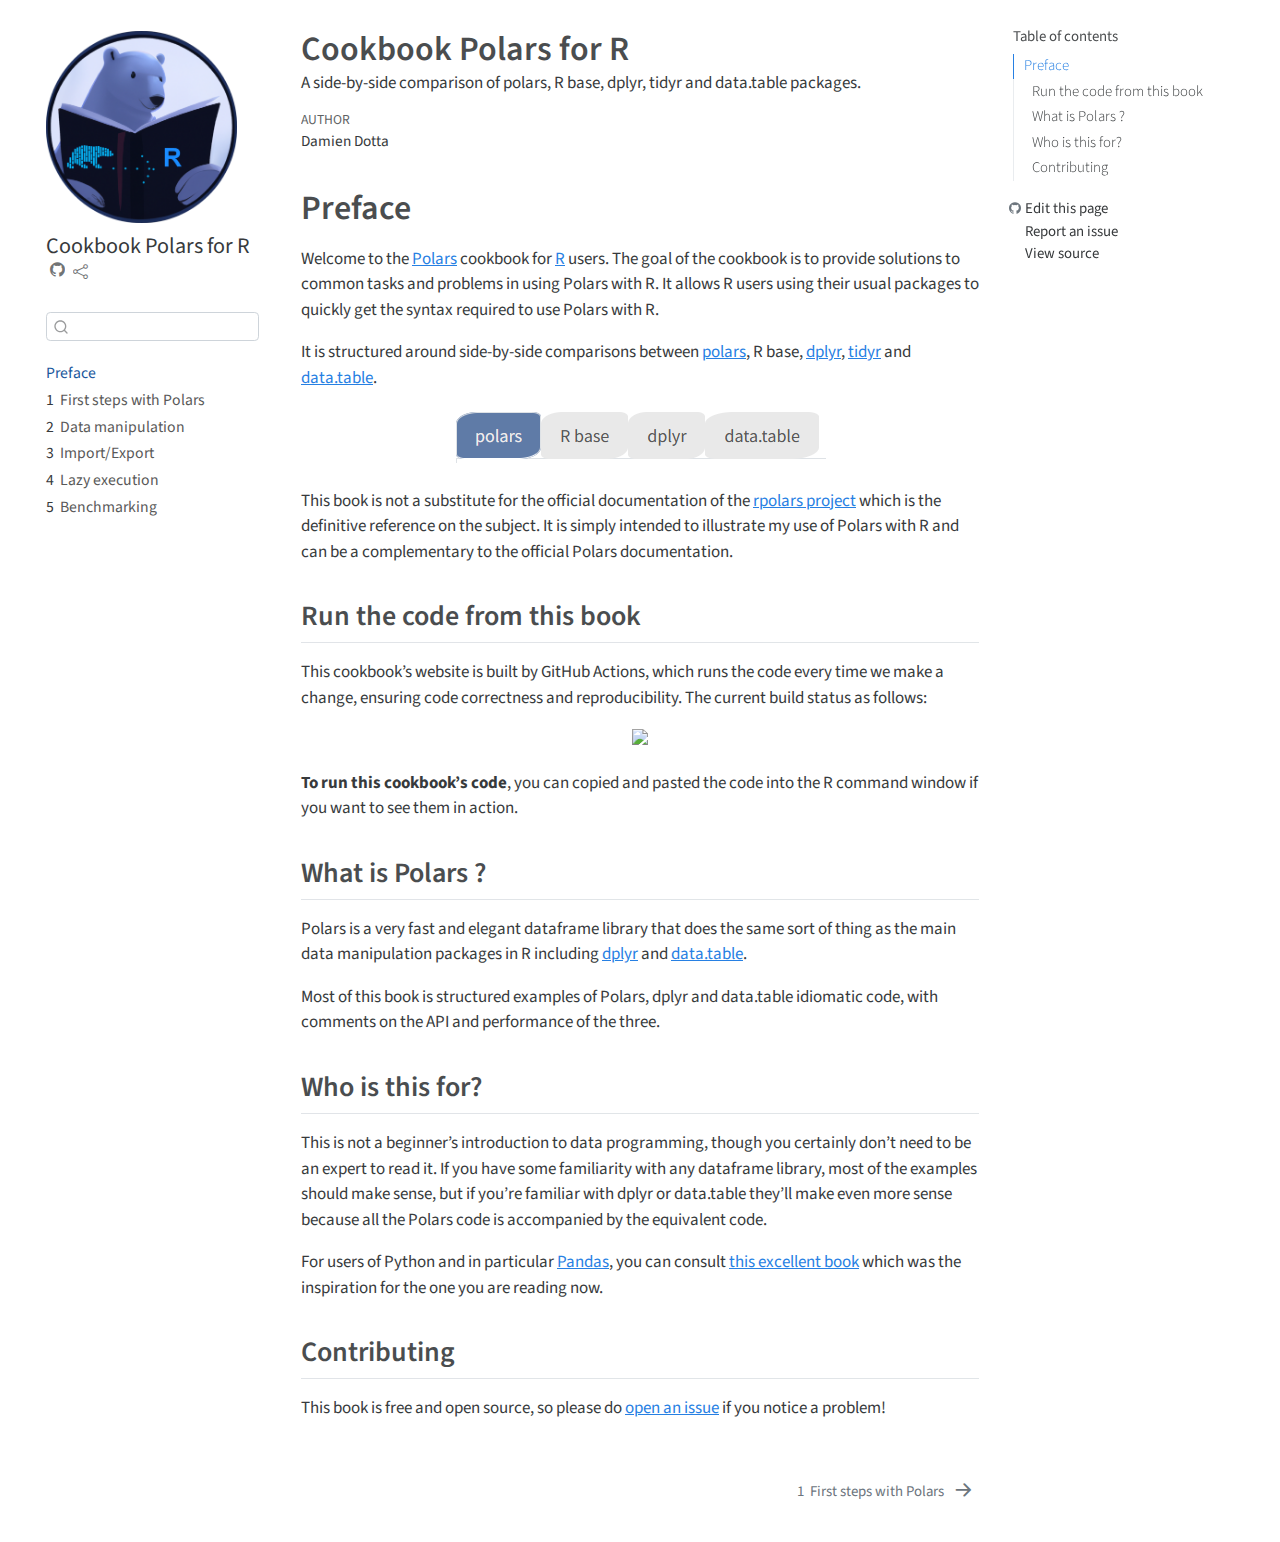
==== commit 7eb8acff: "Built site for gh-pages" ====
--- a/index.html
+++ b/index.html
@@ -2,7 +2,7 @@
 <html xmlns="http://www.w3.org/1999/xhtml" lang="en" xml:lang="en"><head>
 
 <meta charset="utf-8">
-<meta name="generator" content="quarto-1.3.361">
+<meta name="generator" content="quarto-1.3.433">
 
 <meta name="viewport" content="width=device-width, initial-scale=1.0, user-scalable=yes">
 
@@ -97,7 +97,7 @@
     <div class="sidebar-title mb-0 py-0">
       <a href="./">Cookbook Polars for R</a> 
         <div class="sidebar-tools-main">
-    <a href="https://github.com/ddotta/cookbook-rpolars/tree/main/book/" title="Source Code" class="quarto-navigation-tool px-1" aria-label="Source Code"><i class="bi bi-github"></i></a>
+    <a href="https://github.com/ddotta/cookbook-rpolars/tree/main/book/" rel="" title="Source Code" class="quarto-navigation-tool px-1" aria-label="Source Code"><i class="bi bi-github"></i></a>
     <div class="dropdown">
       <a href="" title="Share" id="quarto-navigation-tool-dropdown-0" class="quarto-navigation-tool dropdown-toggle px-1" data-bs-toggle="dropdown" aria-expanded="false" aria-label="Share"><i class="bi bi-share"></i></a>
       <ul class="dropdown-menu" aria-labelledby="quarto-navigation-tool-dropdown-0">
@@ -173,6 +173,7 @@
   <ul>
   <li><a href="#preface" id="toc-preface" class="nav-link active" data-scroll-target="#preface">Preface</a>
   <ul class="collapse">
+  <li><a href="#run-the-code-from-this-book" id="toc-run-the-code-from-this-book" class="nav-link" data-scroll-target="#run-the-code-from-this-book">Run the code from this book</a></li>
   <li><a href="#what-is-polars" id="toc-what-is-polars" class="nav-link" data-scroll-target="#what-is-polars">What is Polars ?</a></li>
   <li><a href="#who-is-this-for" id="toc-who-is-this-for" class="nav-link" data-scroll-target="#who-is-this-for">Who is this for?</a></li>
   <li><a href="#contributing" id="toc-contributing" class="nav-link" data-scroll-target="#contributing">Contributing</a></li>
@@ -221,19 +222,16 @@
 </figure>
 </div>
 <p>This book is not a substitute for the official documentation of the <a href="https://rpolars.github.io/">rpolars project</a> which is the definitive reference on the subject. It is simply intended to illustrate my use of Polars with R and can be a complementary to the official Polars documentation.</p>
-<div class="callout callout-style-default callout-note callout-titled">
-<div class="callout-header d-flex align-content-center">
-<div class="callout-icon-container">
-<i class="callout-icon"></i>
+<section id="run-the-code-from-this-book" class="level2">
+<h2 class="anchored" data-anchor-id="run-the-code-from-this-book">Run the code from this book</h2>
+<p>This cookbook’s website is built by GitHub Actions, which runs the code every time we make a change, ensuring code correctness and reproducibility. The current build status as follows:</p>
+<div class="quarto-figure quarto-figure-center">
+<figure class="figure">
+<p><a href="https://github.com/ddotta/cookbook-rpolars/actions/workflows/quarto-render-publish.yml"><img src="https://github.com/ddotta/cookbook-rpolars/actions/workflows/quarto-render-publish.yml/badge.svg" class="img-fluid figure-img"></a></p>
+</figure>
 </div>
-<div class="callout-title-container flex-fill">
-Note
-</div>
-</div>
-<div class="callout-body-container callout-body">
-<p>Most of the code in these pages can be copied and pasted into the R command window if you want to see them in action.</p>
-</div>
-</div>
+<p><strong>To run this cookbook’s code</strong>, you can copied and pasted the code into the R command window if you want to see them in action.</p>
+</section>
 <section id="what-is-polars" class="level2">
 <h2 class="anchored" data-anchor-id="what-is-polars">What is Polars ?</h2>
 <p>Polars is a very fast and elegant dataframe library that does the same sort of thing as the main data manipulation packages in R including <a href="https://dplyr.tidyverse.org/">dplyr</a> and <a href="https://rdatatable.gitlab.io/data.table/">data.table</a>.</p>
--- a/custom.css
+++ b/custom.css
@@ -24,3 +24,10 @@
    background-color: #5f7ba7;
    color: #f0eded;
 } 
+
+/* To change Font
+@font-face {
+  font-family: "FiraCode";
+  src: url("font/FiraCode-Regular.ttf");
+}
+*/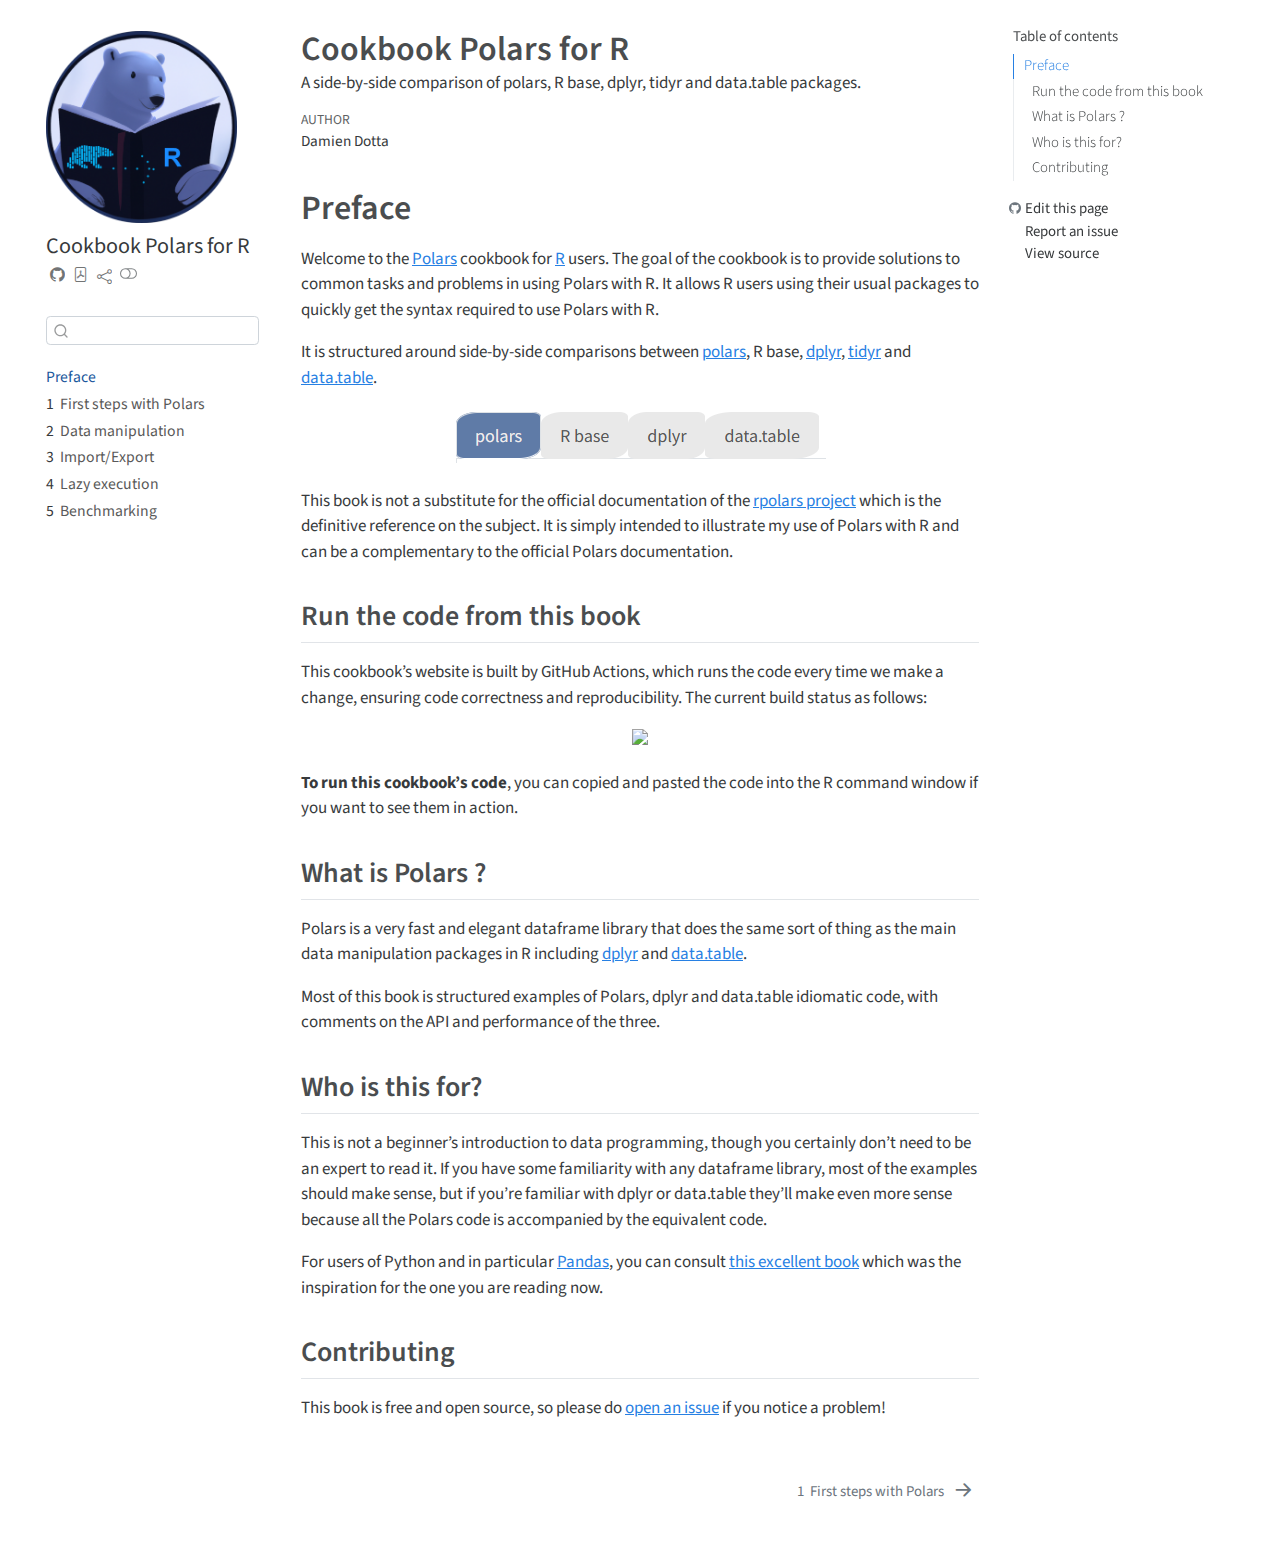
==== commit cf5fbcd7: "Built site for gh-pages" ====
--- a/index.html
+++ b/index.html
@@ -2,7 +2,7 @@
 <html xmlns="http://www.w3.org/1999/xhtml" lang="en" xml:lang="en"><head>
 
 <meta charset="utf-8">
-<meta name="generator" content="quarto-1.3.433">
+<meta name="generator" content="quarto-1.3.353">
 
 <meta name="viewport" content="width=device-width, initial-scale=1.0, user-scalable=yes">
 
@@ -39,10 +39,12 @@
 <script src="site_libs/quarto-html/tippy.umd.min.js"></script>
 <script src="site_libs/quarto-html/anchor.min.js"></script>
 <link href="site_libs/quarto-html/tippy.css" rel="stylesheet">
-<link href="site_libs/quarto-html/quarto-syntax-highlighting.css" rel="stylesheet" id="quarto-text-highlighting-styles">
+<link href="site_libs/quarto-html/quarto-syntax-highlighting.css" rel="stylesheet" class="quarto-color-scheme" id="quarto-text-highlighting-styles">
+<link href="site_libs/quarto-html/quarto-syntax-highlighting-dark.css" rel="prefetch" class="quarto-color-scheme quarto-color-alternate" id="quarto-text-highlighting-styles">
 <script src="site_libs/bootstrap/bootstrap.min.js"></script>
 <link href="site_libs/bootstrap/bootstrap-icons.css" rel="stylesheet">
-<link href="site_libs/bootstrap/bootstrap.min.css" rel="stylesheet" id="quarto-bootstrap" data-mode="light">
+<link href="site_libs/bootstrap/bootstrap.min.css" rel="stylesheet" class="quarto-color-scheme" id="quarto-bootstrap" data-mode="light">
+<link href="site_libs/bootstrap/bootstrap-dark.min.css" rel="prefetch" class="quarto-color-scheme quarto-color-alternate" id="quarto-bootstrap" data-mode="dark">
 <script id="quarto-search-options" type="application/json">{
   "location": "sidebar",
   "copy-button": false,
@@ -59,8 +61,7 @@
     "search-more-matches-text": "more matches in this document",
     "search-clear-button-title": "Clear",
     "search-detached-cancel-button-title": "Cancel",
-    "search-submit-button-title": "Submit",
-    "search-label": "Search"
+    "search-submit-button-title": "Submit"
   }
 }</script>
 
@@ -80,7 +81,7 @@
       <nav class="quarto-page-breadcrumbs" aria-label="breadcrumb"><ol class="breadcrumb"><li class="breadcrumb-item"><a href="./index.html">Preface</a></li></ol></nav>
       <a class="flex-grow-1" role="button" data-bs-toggle="collapse" data-bs-target="#quarto-sidebar,#quarto-sidebar-glass" aria-controls="quarto-sidebar" aria-expanded="false" aria-label="Toggle sidebar navigation" onclick="if (window.quartoToggleHeadroom) { window.quartoToggleHeadroom(); }">      
       </a>
-      <button type="button" class="btn quarto-search-button" aria-label="" onclick="window.quartoOpenSearch();">
+      <button type="button" class="btn quarto-search-button" aria-label="Search" onclick="window.quartoOpenSearch();">
         <i class="bi bi-search"></i>
       </button>
     </div>
@@ -96,8 +97,9 @@
       </a>
     <div class="sidebar-title mb-0 py-0">
       <a href="./">Cookbook Polars for R</a> 
-        <div class="sidebar-tools-main">
-    <a href="https://github.com/ddotta/cookbook-rpolars/tree/main/book/" rel="" title="Source Code" class="quarto-navigation-tool px-1" aria-label="Source Code"><i class="bi bi-github"></i></a>
+        <div class="sidebar-tools-main tools-wide">
+    <a href="https://github.com/ddotta/cookbook-rpolars/tree/main/book/" title="Source Code" class="quarto-navigation-tool px-1" aria-label="Source Code"><i class="bi bi-github"></i></a>
+    <a href="./Cookbook-Polars-for-R.pdf" title="Download PDF" class="quarto-navigation-tool px-1" aria-label="Download PDF"><i class="bi bi-file-pdf"></i></a>
     <div class="dropdown">
       <a href="" title="Share" id="quarto-navigation-tool-dropdown-0" class="quarto-navigation-tool dropdown-toggle px-1" data-bs-toggle="dropdown" aria-expanded="false" aria-label="Share"><i class="bi bi-share"></i></a>
       <ul class="dropdown-menu" aria-labelledby="quarto-navigation-tool-dropdown-0">
@@ -115,6 +117,7 @@
           </li>
       </ul>
     </div>
+  <a href="" class="quarto-color-scheme-toggle quarto-navigation-tool  px-1" onclick="window.quartoToggleColorScheme(); return false;" title="Toggle dark mode"><i class="bi"></i></a>
 </div>
     </div>
       </div>
@@ -271,6 +274,121 @@
     }
   }
   toggleBodyColorPrimary();  
+  const disableStylesheet = (stylesheets) => {
+    for (let i=0; i < stylesheets.length; i++) {
+      const stylesheet = stylesheets[i];
+      stylesheet.rel = 'prefetch';
+    }
+  }
+  const enableStylesheet = (stylesheets) => {
+    for (let i=0; i < stylesheets.length; i++) {
+      const stylesheet = stylesheets[i];
+      stylesheet.rel = 'stylesheet';
+    }
+  }
+  const manageTransitions = (selector, allowTransitions) => {
+    const els = window.document.querySelectorAll(selector);
+    for (let i=0; i < els.length; i++) {
+      const el = els[i];
+      if (allowTransitions) {
+        el.classList.remove('notransition');
+      } else {
+        el.classList.add('notransition');
+      }
+    }
+  }
+  const toggleColorMode = (alternate) => {
+    // Switch the stylesheets
+    const alternateStylesheets = window.document.querySelectorAll('link.quarto-color-scheme.quarto-color-alternate');
+    manageTransitions('#quarto-margin-sidebar .nav-link', false);
+    if (alternate) {
+      enableStylesheet(alternateStylesheets);
+      for (const sheetNode of alternateStylesheets) {
+        if (sheetNode.id === "quarto-bootstrap") {
+          toggleBodyColorMode(sheetNode);
+        }
+      }
+    } else {
+      disableStylesheet(alternateStylesheets);
+      toggleBodyColorPrimary();
+    }
+    manageTransitions('#quarto-margin-sidebar .nav-link', true);
+    // Switch the toggles
+    const toggles = window.document.querySelectorAll('.quarto-color-scheme-toggle');
+    for (let i=0; i < toggles.length; i++) {
+      const toggle = toggles[i];
+      if (toggle) {
+        if (alternate) {
+          toggle.classList.add("alternate");     
+        } else {
+          toggle.classList.remove("alternate");
+        }
+      }
+    }
+    // Hack to workaround the fact that safari doesn't
+    // properly recolor the scrollbar when toggling (#1455)
+    if (navigator.userAgent.indexOf('Safari') > 0 && navigator.userAgent.indexOf('Chrome') == -1) {
+      manageTransitions("body", false);
+      window.scrollTo(0, 1);
+      setTimeout(() => {
+        window.scrollTo(0, 0);
+        manageTransitions("body", true);
+      }, 40);  
+    }
+  }
+  const isFileUrl = () => { 
+    return window.location.protocol === 'file:';
+  }
+  const hasAlternateSentinel = () => {  
+    let styleSentinel = getColorSchemeSentinel();
+    if (styleSentinel !== null) {
+      return styleSentinel === "alternate";
+    } else {
+      return false;
+    }
+  }
+  const setStyleSentinel = (alternate) => {
+    const value = alternate ? "alternate" : "default";
+    if (!isFileUrl()) {
+      window.localStorage.setItem("quarto-color-scheme", value);
+    } else {
+      localAlternateSentinel = value;
+    }
+  }
+  const getColorSchemeSentinel = () => {
+    if (!isFileUrl()) {
+      const storageValue = window.localStorage.getItem("quarto-color-scheme");
+      return storageValue != null ? storageValue : localAlternateSentinel;
+    } else {
+      return localAlternateSentinel;
+    }
+  }
+  let localAlternateSentinel = 'default';
+  // Dark / light mode switch
+  window.quartoToggleColorScheme = () => {
+    // Read the current dark / light value 
+    let toAlternate = !hasAlternateSentinel();
+    toggleColorMode(toAlternate);
+    setStyleSentinel(toAlternate);
+  };
+  // Ensure there is a toggle, if there isn't float one in the top right
+  if (window.document.querySelector('.quarto-color-scheme-toggle') === null) {
+    const a = window.document.createElement('a');
+    a.classList.add('top-right');
+    a.classList.add('quarto-color-scheme-toggle');
+    a.href = "";
+    a.onclick = function() { try { window.quartoToggleColorScheme(); } catch {} return false; };
+    const i = window.document.createElement("i");
+    i.classList.add('bi');
+    a.appendChild(i);
+    window.document.body.appendChild(a);
+  }
+  // Switch to dark mode if need be
+  if (hasAlternateSentinel()) {
+    toggleColorMode(true);
+  } else {
+    toggleColorMode(false);
+  }
   const icon = "";
   const anchorJS = new window.AnchorJS();
   anchorJS.options = {
--- a/site_libs/quarto-html/quarto-syntax-highlighting-dark.css
+++ b/site_libs/quarto-html/quarto-syntax-highlighting-dark.css
@@ -0,0 +1,189 @@
+/* quarto syntax highlight colors */
+:root {
+  --quarto-hl-al-color: #f07178;
+  --quarto-hl-an-color: #d4d0ab;
+  --quarto-hl-at-color: #00e0e0;
+  --quarto-hl-bn-color: #d4d0ab;
+  --quarto-hl-bu-color: #abe338;
+  --quarto-hl-ch-color: #abe338;
+  --quarto-hl-co-color: #f8f8f2;
+  --quarto-hl-cv-color: #ffd700;
+  --quarto-hl-cn-color: #ffd700;
+  --quarto-hl-cf-color: #ffa07a;
+  --quarto-hl-dt-color: #ffa07a;
+  --quarto-hl-dv-color: #d4d0ab;
+  --quarto-hl-do-color: #f8f8f2;
+  --quarto-hl-er-color: #f07178;
+  --quarto-hl-ex-color: #00e0e0;
+  --quarto-hl-fl-color: #d4d0ab;
+  --quarto-hl-fu-color: #ffa07a;
+  --quarto-hl-im-color: #abe338;
+  --quarto-hl-in-color: #d4d0ab;
+  --quarto-hl-kw-color: #ffa07a;
+  --quarto-hl-op-color: #ffa07a;
+  --quarto-hl-ot-color: #00e0e0;
+  --quarto-hl-pp-color: #dcc6e0;
+  --quarto-hl-re-color: #00e0e0;
+  --quarto-hl-sc-color: #abe338;
+  --quarto-hl-ss-color: #abe338;
+  --quarto-hl-st-color: #abe338;
+  --quarto-hl-va-color: #00e0e0;
+  --quarto-hl-vs-color: #abe338;
+  --quarto-hl-wa-color: #dcc6e0;
+}
+
+/* other quarto variables */
+:root {
+  --quarto-font-monospace: SFMono-Regular, Menlo, Monaco, Consolas, "Liberation Mono", "Courier New", monospace;
+}
+
+code span.al {
+  background-color: #2a0f15;
+  font-weight: bold;
+  color: #f07178;
+}
+
+code span.an {
+  color: #d4d0ab;
+}
+
+code span.at {
+  color: #00e0e0;
+}
+
+code span.bn {
+  color: #d4d0ab;
+}
+
+code span.bu {
+  color: #abe338;
+}
+
+code span.ch {
+  color: #abe338;
+}
+
+code span.co {
+  font-style: italic;
+  color: #f8f8f2;
+}
+
+code span.cv {
+  color: #ffd700;
+}
+
+code span.cn {
+  color: #ffd700;
+}
+
+code span.cf {
+  font-weight: bold;
+  color: #ffa07a;
+}
+
+code span.dt {
+  color: #ffa07a;
+}
+
+code span.dv {
+  color: #d4d0ab;
+}
+
+code span.do {
+  color: #f8f8f2;
+}
+
+code span.er {
+  color: #f07178;
+  text-decoration: underline;
+}
+
+code span.ex {
+  font-weight: bold;
+  color: #00e0e0;
+}
+
+code span.fl {
+  color: #d4d0ab;
+}
+
+code span.fu {
+  color: #ffa07a;
+}
+
+code span.im {
+  color: #abe338;
+}
+
+code span.in {
+  color: #d4d0ab;
+}
+
+code span.kw {
+  font-weight: bold;
+  color: #ffa07a;
+}
+
+pre > code.sourceCode > span {
+  color: #f8f8f2;
+}
+
+code span {
+  color: #f8f8f2;
+}
+
+code.sourceCode > span {
+  color: #f8f8f2;
+}
+
+div.sourceCode,
+div.sourceCode pre.sourceCode {
+  color: #f8f8f2;
+}
+
+code span.op {
+  color: #ffa07a;
+}
+
+code span.ot {
+  color: #00e0e0;
+}
+
+code span.pp {
+  color: #dcc6e0;
+}
+
+code span.re {
+  background-color: #f8f8f2;
+  color: #00e0e0;
+}
+
+code span.sc {
+  color: #abe338;
+}
+
+code span.ss {
+  color: #abe338;
+}
+
+code span.st {
+  color: #abe338;
+}
+
+code span.va {
+  color: #00e0e0;
+}
+
+code span.vs {
+  color: #abe338;
+}
+
+code span.wa {
+  color: #dcc6e0;
+}
+
+.prevent-inlining {
+  content: "</";
+}
+
+/*# sourceMappingURL=935a306eefa94366c21e1a970dddb765.css.map */
